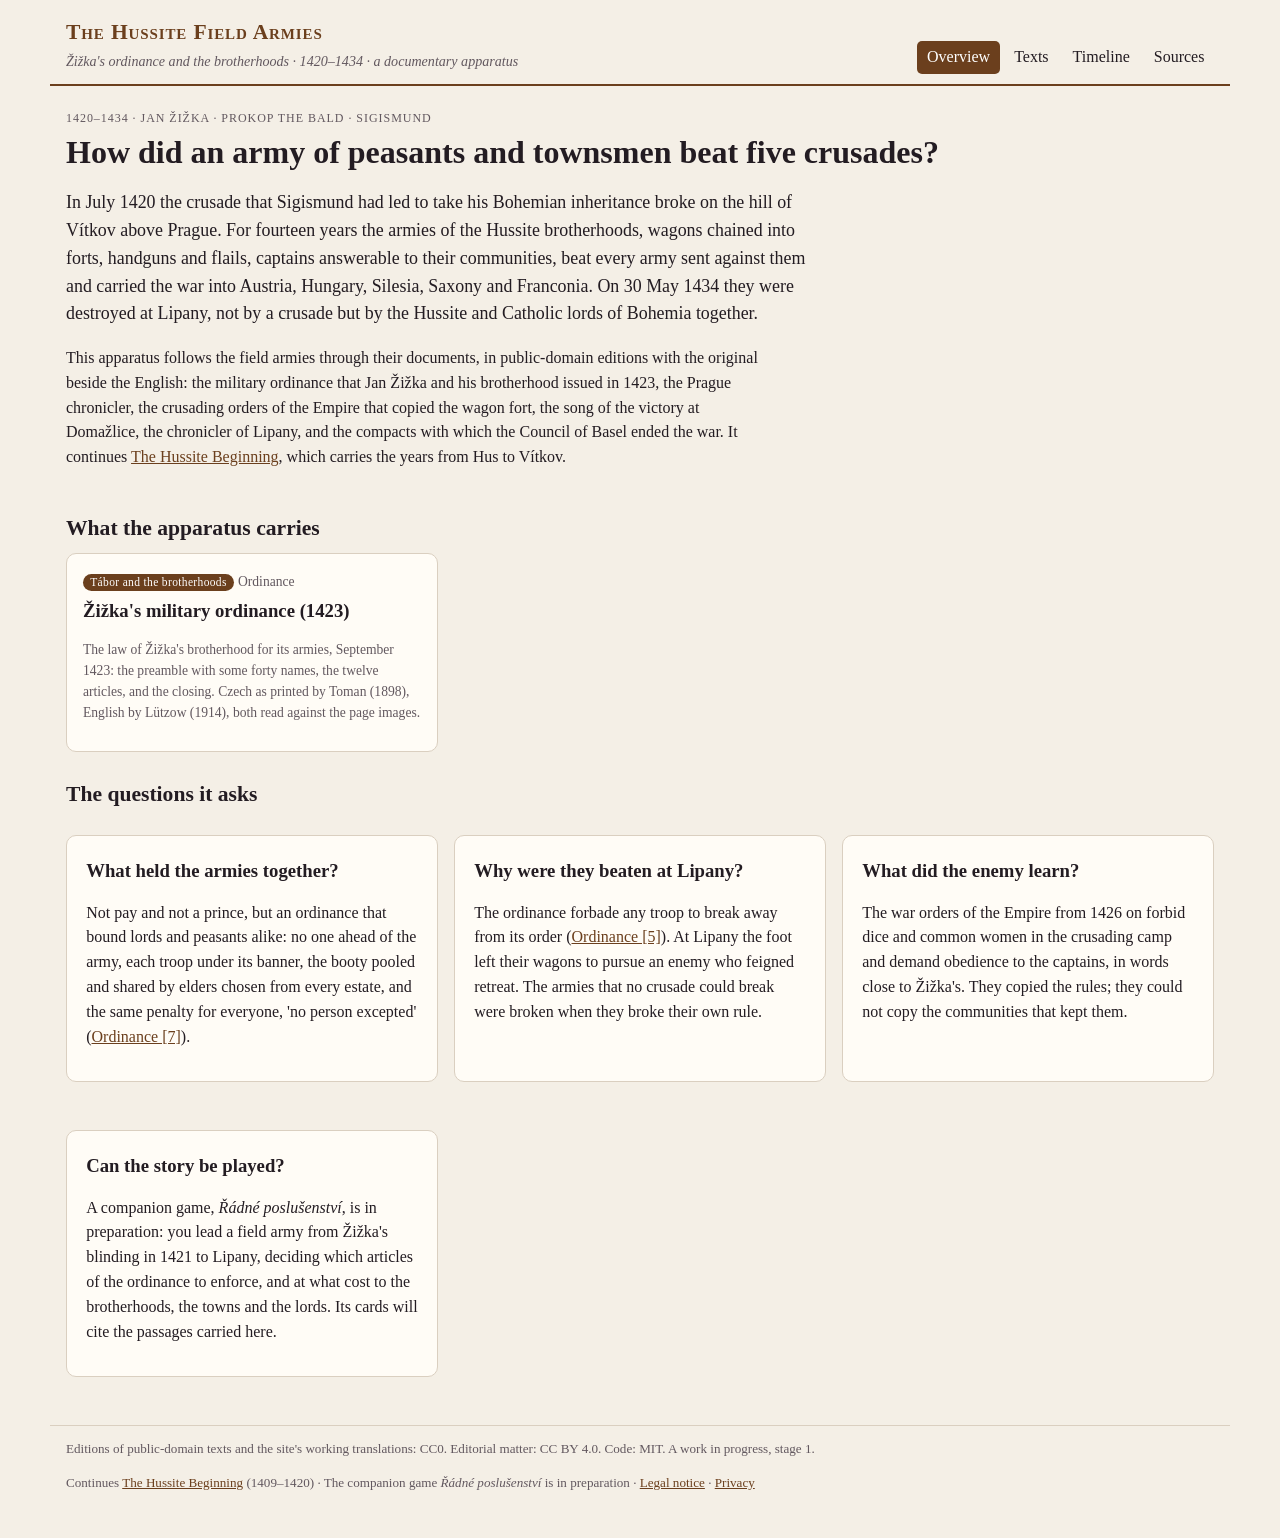
==== index.html @ d5162114 "Scaffold and module 1: Žižka's military ordinance (Toman 1898; Lützow 1914) Co-Authored-By: Claude O" ====
<!doctype html>
<html lang="en">
<head>
<meta charset="utf-8">
<meta name="viewport" content="width=device-width, initial-scale=1">
<title>The Hussite Field Armies</title>
<meta name="description" content="A documentary apparatus for the Hussite field armies, 1420–1434: Jan Žižka's military ordinance of 1423, the brotherhoods, the crusades and Lipany, in public-domain editions with the original beside the English.">
<meta property="og:type" content="website">
<meta property="og:url" content="https://the-hussite-field-armies.netlify.app/">
<meta property="og:title" content="The Hussite Field Armies">
<meta property="og:description" content="How did an army of peasants and townsmen beat five crusades? Žižka's ordinance and the Hussite field armies, 1420–1434, in their documents, with the original beside the English.">
<link rel="stylesheet" href="style.css">
</head>
<body>
<header class="top">
  <a class="brand" href="#/">
    <strong>The Hussite Field Armies</strong>
    <em>Žižka's ordinance and the brotherhoods · 1420–1434 · a documentary apparatus</em>
  </a>
  <nav>
    <a href="#/">Overview</a>
    <a href="#/texts">Texts</a>
    <a href="#/compare" id="navCompare" hidden>Compare</a>
    <a href="#/timeline">Timeline</a>
    <a href="#/plates" id="navPlates" hidden>Plates</a>
    <a href="#/sources">Sources</a>
  </nav>
</header>
<main id="view" aria-live="polite"></main>
<footer>
  <p>Editions of public-domain texts and the site's working translations: CC0. Editorial matter: CC BY 4.0. Code: MIT. A work in progress, stage 1.</p>
  <p>Continues <a href="https://the-hussite-beginning.netlify.app/">The Hussite Beginning</a> (1409–1420) · The companion game <em>Řádné poslušenství</em> is in preparation · <a href="legal.html#notice">Legal notice</a> · <a href="legal.html#privacy">Privacy</a></p>
</footer>
<script src="app.js"></script>
</body>
</html>
---- style.css ----
:root{
  --paper:#f4efe6; --panel:#fffcf6; --ink:#231c22; --ink2:#62585f; --line:#dacfc0;
  --red:#6b3f1d; --gold:#8a6d2f; --sea:#2f5d62;
  --church:#8c1c2b; --brotherhoods:#6b3f1d; --prague:#3f5a2a; --crusade:#2f4f7a; --reception:#7a7064;
  --serif:"Iowan Old Style","Palatino Linotype",Palatino,"Book Antiqua",Georgia,serif;
}
*{box-sizing:border-box}
body{margin:0; background:var(--paper); color:var(--ink); font-family:var(--serif); line-height:1.55}
a{color:var(--red)}
.top{display:flex; justify-content:space-between; align-items:flex-end; flex-wrap:wrap; gap:.6rem 1.5rem;
  max-width:1180px; margin:0 auto; padding:1rem 16px .6rem; border-bottom:2px solid var(--red)}
.brand{text-decoration:none; color:inherit}
.brand strong{display:block; font-size:1.35rem; color:var(--red); font-variant:small-caps; letter-spacing:.04em}
.brand em{font-size:.88rem; color:var(--ink2)}
.top nav{display:flex; gap:.3rem; flex-wrap:wrap}
.top nav a{text-decoration:none; color:var(--ink); padding:.25rem .6rem; border-radius:5px}
.top nav a.on{background:var(--red); color:#fff}
main{max-width:1180px; margin:0 auto; padding:1.2rem 16px 2rem}
footer{max-width:1180px; margin:0 auto; padding:0 16px 2rem; font-size:.82rem; color:var(--ink2); border-top:1px solid var(--line)}
h1{font-size:2rem; margin:.2rem 0 .6rem; line-height:1.2}
h2{font-size:1.35rem; margin:1.6rem 0 .5rem}
h3{margin:.2rem 0 .3rem}
.lede{font-size:1.12rem; max-width:48rem}
.fine{font-size:.85rem; color:var(--ink2)}
.tag{font-size:.75rem; letter-spacing:.08em; text-transform:uppercase; color:var(--ink2)}
.panel{background:var(--panel); border:1px solid var(--line); border-radius:10px; padding:1rem 1.2rem; margin:1rem 0}
.readable{max-width:44rem}
.grid{display:grid; gap:1rem}
.g2{grid-template-columns:repeat(auto-fill,minmax(300px,1fr))}
.g4{grid-template-columns:repeat(auto-fill,minmax(210px,1fr))}
.card{background:var(--panel); border:1px solid var(--line); border-radius:10px; padding:.9rem 1rem; text-decoration:none; color:inherit; display:block}
a.card:hover{border-color:var(--red)}
.card.planned{opacity:.72; border-style:dashed}
.side{display:inline-block; font-size:.72rem; padding:0 .45rem; border-radius:99px; color:#fff; letter-spacing:.03em}
.side.church{background:var(--church)} .side.brotherhoods{background:var(--brotherhoods)} .side.prague{background:var(--prague)}
.side.crusade{background:var(--crusade)} .side.reception{background:var(--reception)}
.hero{display:grid; grid-template-columns:minmax(0,1.5fr) minmax(0,1fr); gap:1.5rem; align-items:start}
.hero.one{grid-template-columns:1fr}
.hero img{width:100%; border-radius:8px; border:1px solid var(--line)}
figure{margin:0}
figcaption{font-size:.85rem; color:var(--ink2); margin-top:.4rem}
.quote{border-left:3px solid var(--red); padding:.2rem 0 .2rem 1rem; margin:1rem 0; font-style:italic}
/* reader */
.toc{display:flex; flex-wrap:wrap; gap:.4rem; margin:.6rem 0 1rem}
.toc a{border:1px solid var(--line); border-radius:6px; padding:.2rem .6rem; text-decoration:none; color:var(--ink); background:var(--panel); font-size:.9rem}
.toc a.on{border-color:var(--red); background:var(--red); color:#fff}
.langbar{display:flex; gap:.3rem; margin:.4rem 0 1rem}
.langbar button{font:inherit; font-size:.85rem; background:var(--panel); border:1px solid var(--line); border-radius:6px; padding:.2rem .7rem; cursor:pointer}
.langbar button.on{background:var(--ink); color:var(--paper); border-color:var(--ink)}
.unit{display:grid; grid-template-columns:4.6rem minmax(0,1fr); gap:.3rem .8rem; padding:.55rem 0; border-bottom:1px dotted var(--line)}
.unit .num{font-size:.78rem; color:var(--ink2); text-align:right; padding-top:.2rem}
.unit .num a{color:inherit; text-decoration:none}
.unit .pg{display:block; font-size:.7rem; line-height:1.25; margin-top:.3rem; color:var(--ink2); opacity:.85}
.unit.hl{background:#efdfe6}
.unit .cols{display:grid; grid-template-columns:1fr 1fr; gap:1.2rem}
.unit .cols.one{grid-template-columns:1fr}
.unit .orig{color:var(--ink2)}
.unit .orig[lang=grc]{font-family:"Gentium Plus","Gentium Book Plus","Palatino Linotype","GFS Didot","Times New Roman",serif; color:var(--ink); font-size:1.02em; line-height:1.6}
.unit.label .text{font-variant:small-caps; letter-spacing:.03em; font-weight:600; color:var(--red)}
.unit h4{margin:0 0 .3rem; font-size:.95rem; color:var(--red)}
.unit .text,.unit .orig{white-space:pre-line}
.unit .orig[dir=rtl]{font-family:"Traditional Arabic","Sakkal Majalla","Noto Naskh Arabic","Geeza Pro",serif; font-size:1.3em; line-height:1.9; color:var(--ink)}
.unit .translit{margin-top:.5rem; font-size:.88em; font-style:italic; color:var(--ink2)}
.note{grid-column:2; font-size:.84rem; color:var(--ink2); border-left:2px solid var(--gold); padding-left:.6rem}
.hinweis{font-size:.9rem}
/* timeline */
.tl{position:relative; margin:1rem 0 0 .6rem; padding-left:1.4rem; border-left:2px solid var(--line)}
.st{position:relative; margin:0 0 1.2rem; display:grid; grid-template-columns:minmax(0,1fr) 140px; gap:1rem; align-items:start}
.st::before{content:""; position:absolute; left:-1.95rem; top:.35rem; width:12px; height:12px; border-radius:50%; background:var(--c,var(--ink)); border:2px solid var(--paper)}
.st .d{font-size:.82rem; color:var(--ink2)}
.st img{width:140px; border-radius:6px; border:1px solid var(--line)}
.st p{margin:.2rem 0}
.legend{display:flex; flex-wrap:wrap; gap:.4rem}
/* plates */
.plate img{width:100%; border-radius:6px; border:1px solid var(--line); background:#fff}
.lightbox{position:fixed; inset:0; background:rgba(20,16,12,.85); display:flex; align-items:center; justify-content:center; padding:16px; z-index:10}
.lightbox img{max-width:100%; max-height:86vh; border-radius:6px}
.lightbox .cap{color:#f5efe2; max-width:44rem; font-size:.9rem; margin-top:.6rem}
.lightbox figure{text-align:center}
/* compare */
.cmp{display:grid; gap:1rem; margin-top:1rem}
.cmp.n2{grid-template-columns:1fr 1fr}
.cmp.n3{grid-template-columns:repeat(3,minmax(0,1fr))}
.cmp.n4{grid-template-columns:1fr 1fr}
.voice{background:var(--panel); border:1px solid var(--line); border-radius:10px; padding:.8rem 1rem}
.vhead{border-bottom:1px solid var(--line); padding-bottom:.5rem; margin-bottom:.5rem}
.vunit{margin:.7rem 0}
.vunit .text{white-space:pre-line}
@media (max-width:760px){
  .cmp.n2,.cmp.n3,.cmp.n4{grid-template-columns:1fr}
  .hero{grid-template-columns:1fr}
  .unit .cols{grid-template-columns:1fr}
  .st{grid-template-columns:1fr}
  .st img{width:110px}
  h1{font-size:1.6rem}
}
@media (prefers-color-scheme: dark){
  :root:not([data-theme="light"]){--paper:#1c171b; --panel:#262026; --ink:#ece4ea; --ink2:#b3a8b0; --line:#43383f; --red:#d9a77c}
  :root:not([data-theme="light"]) .unit.hl{background:#3a2a35}
  :root:not([data-theme="light"]) .top nav a.on, :root:not([data-theme="light"]) .toc a.on{color:#1c171b}
}
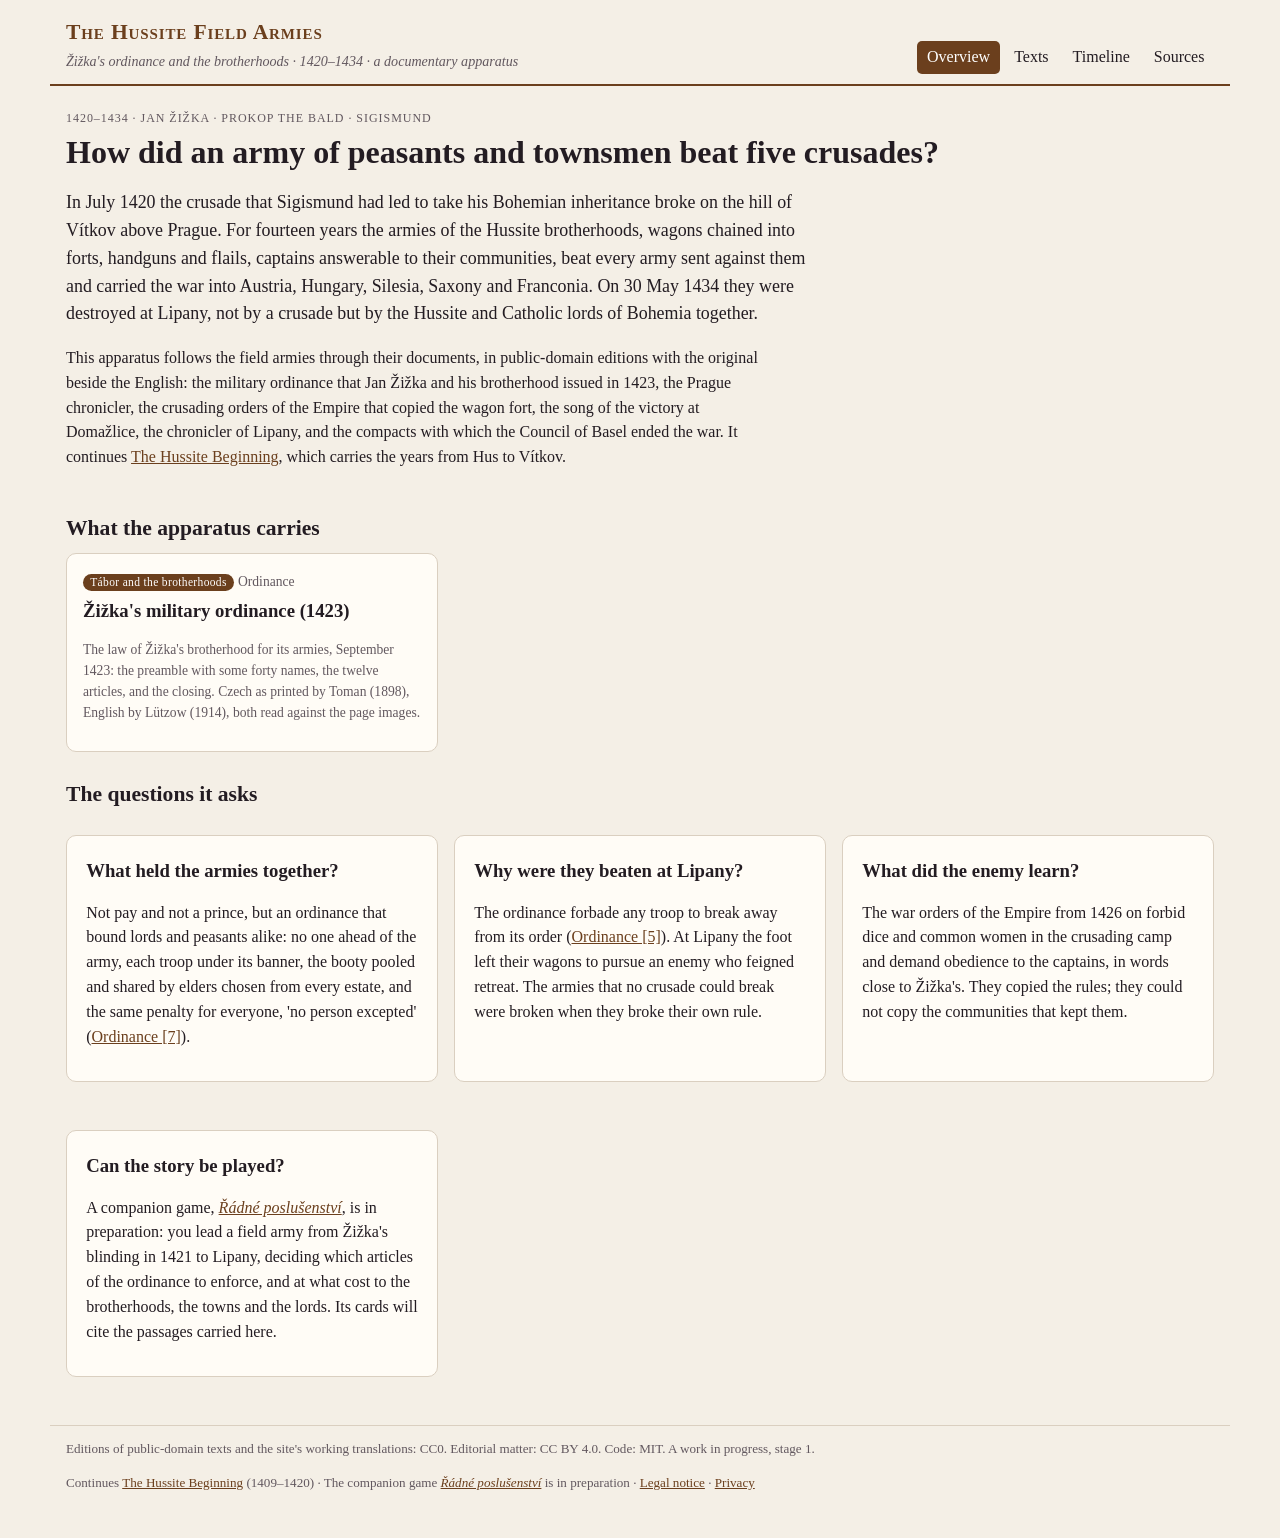
==== commit 3310fcad: "Link the companion game; live URL in README Co-Authored-By: Claude Opus 5.5 <noreply@anthropic.com>" ====
--- a/index.html
+++ b/index.html
@@ -29,7 +29,7 @@
 <main id="view" aria-live="polite"></main>
 <footer>
   <p>Editions of public-domain texts and the site's working translations: CC0. Editorial matter: CC BY 4.0. Code: MIT. A work in progress, stage 1.</p>
-  <p>Continues <a href="https://the-hussite-beginning.netlify.app/">The Hussite Beginning</a> (1409–1420) · The companion game <em>Řádné poslušenství</em> is in preparation · <a href="legal.html#notice">Legal notice</a> · <a href="legal.html#privacy">Privacy</a></p>
+  <p>Continues <a href="https://the-hussite-beginning.netlify.app/">The Hussite Beginning</a> (1409–1420) · The companion game <a href="https://radne-poslusenstvi.netlify.app/"><em>Řádné poslušenství</em></a> is in preparation · <a href="legal.html#notice">Legal notice</a> · <a href="legal.html#privacy">Privacy</a></p>
 </footer>
 <script src="app.js"></script>
 </body>
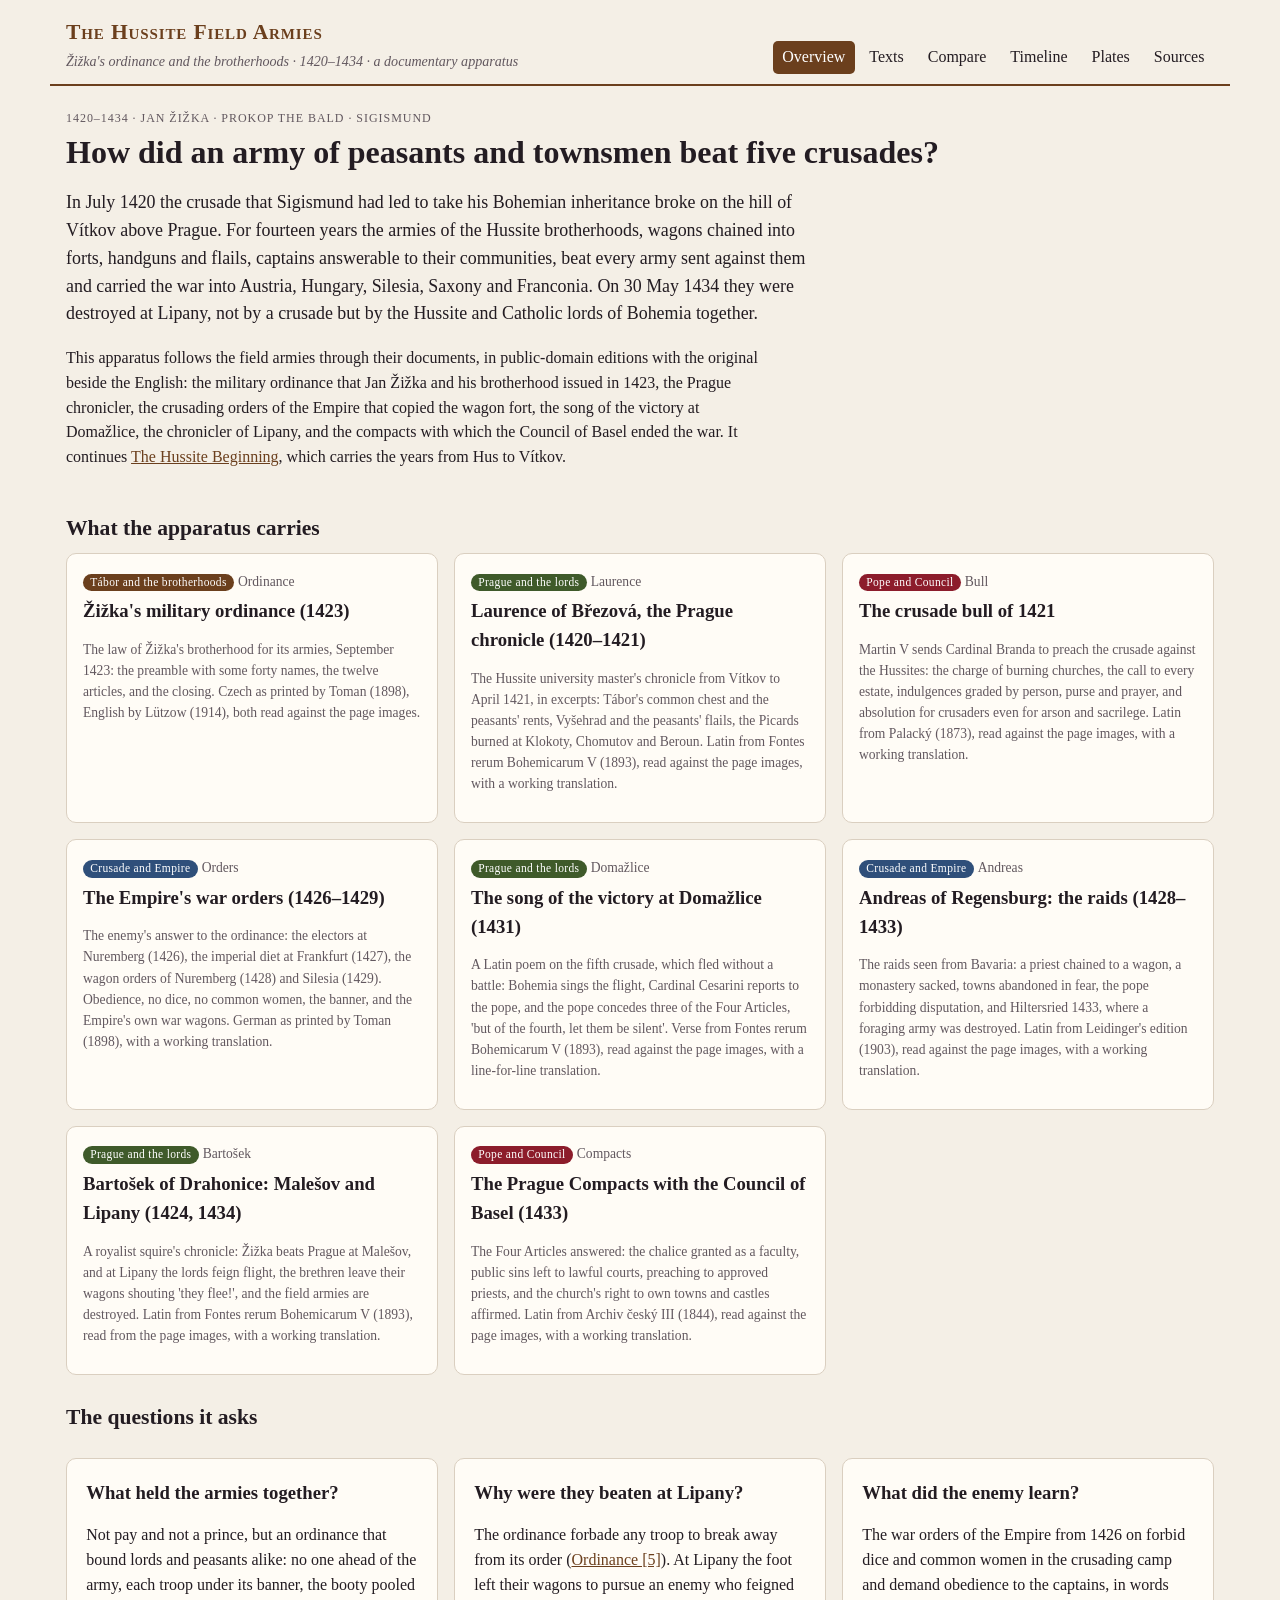
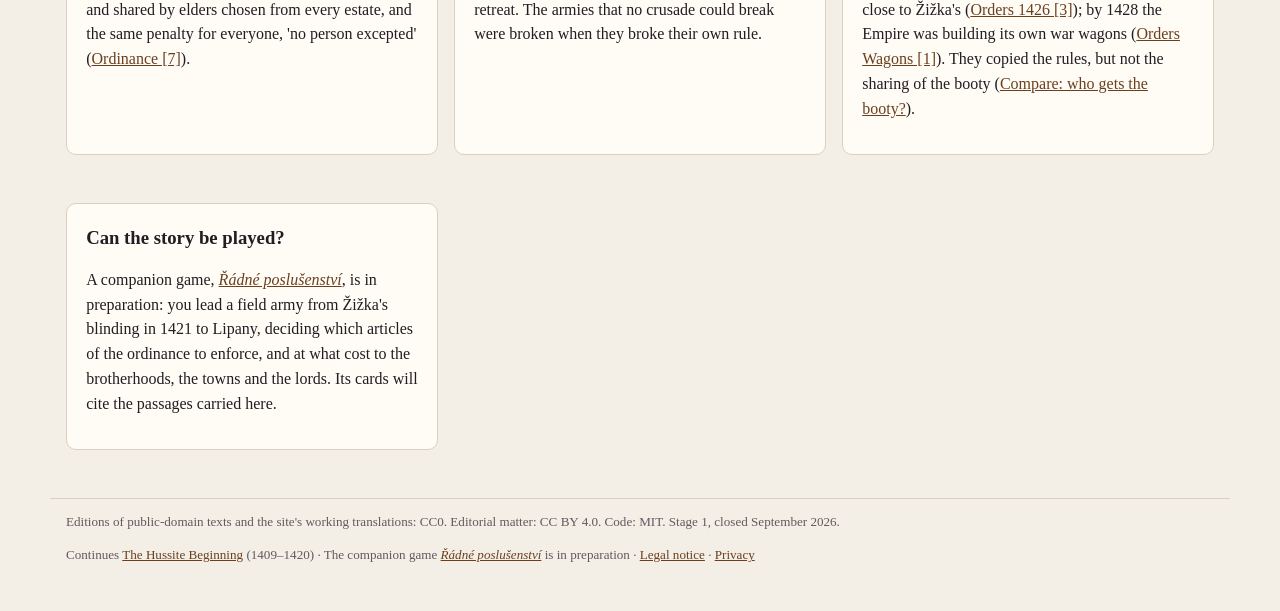
==== commit 86363188: "Plates (Jena Codex, ÖNB Cod. 3062, Windecke, Ruben, edition pages, schematic map); stage 1 closed: n" ====
--- a/index.html
+++ b/index.html
@@ -28,7 +28,7 @@
 </header>
 <main id="view" aria-live="polite"></main>
 <footer>
-  <p>Editions of public-domain texts and the site's working translations: CC0. Editorial matter: CC BY 4.0. Code: MIT. A work in progress, stage 1.</p>
+  <p>Editions of public-domain texts and the site's working translations: CC0. Editorial matter: CC BY 4.0. Code: MIT. Stage 1, closed September 2026.</p>
   <p>Continues <a href="https://the-hussite-beginning.netlify.app/">The Hussite Beginning</a> (1409–1420) · The companion game <a href="https://radne-poslusenstvi.netlify.app/"><em>Řádné poslušenství</em></a> is in preparation · <a href="legal.html#notice">Legal notice</a> · <a href="legal.html#privacy">Privacy</a></p>
 </footer>
 <script src="app.js"></script>
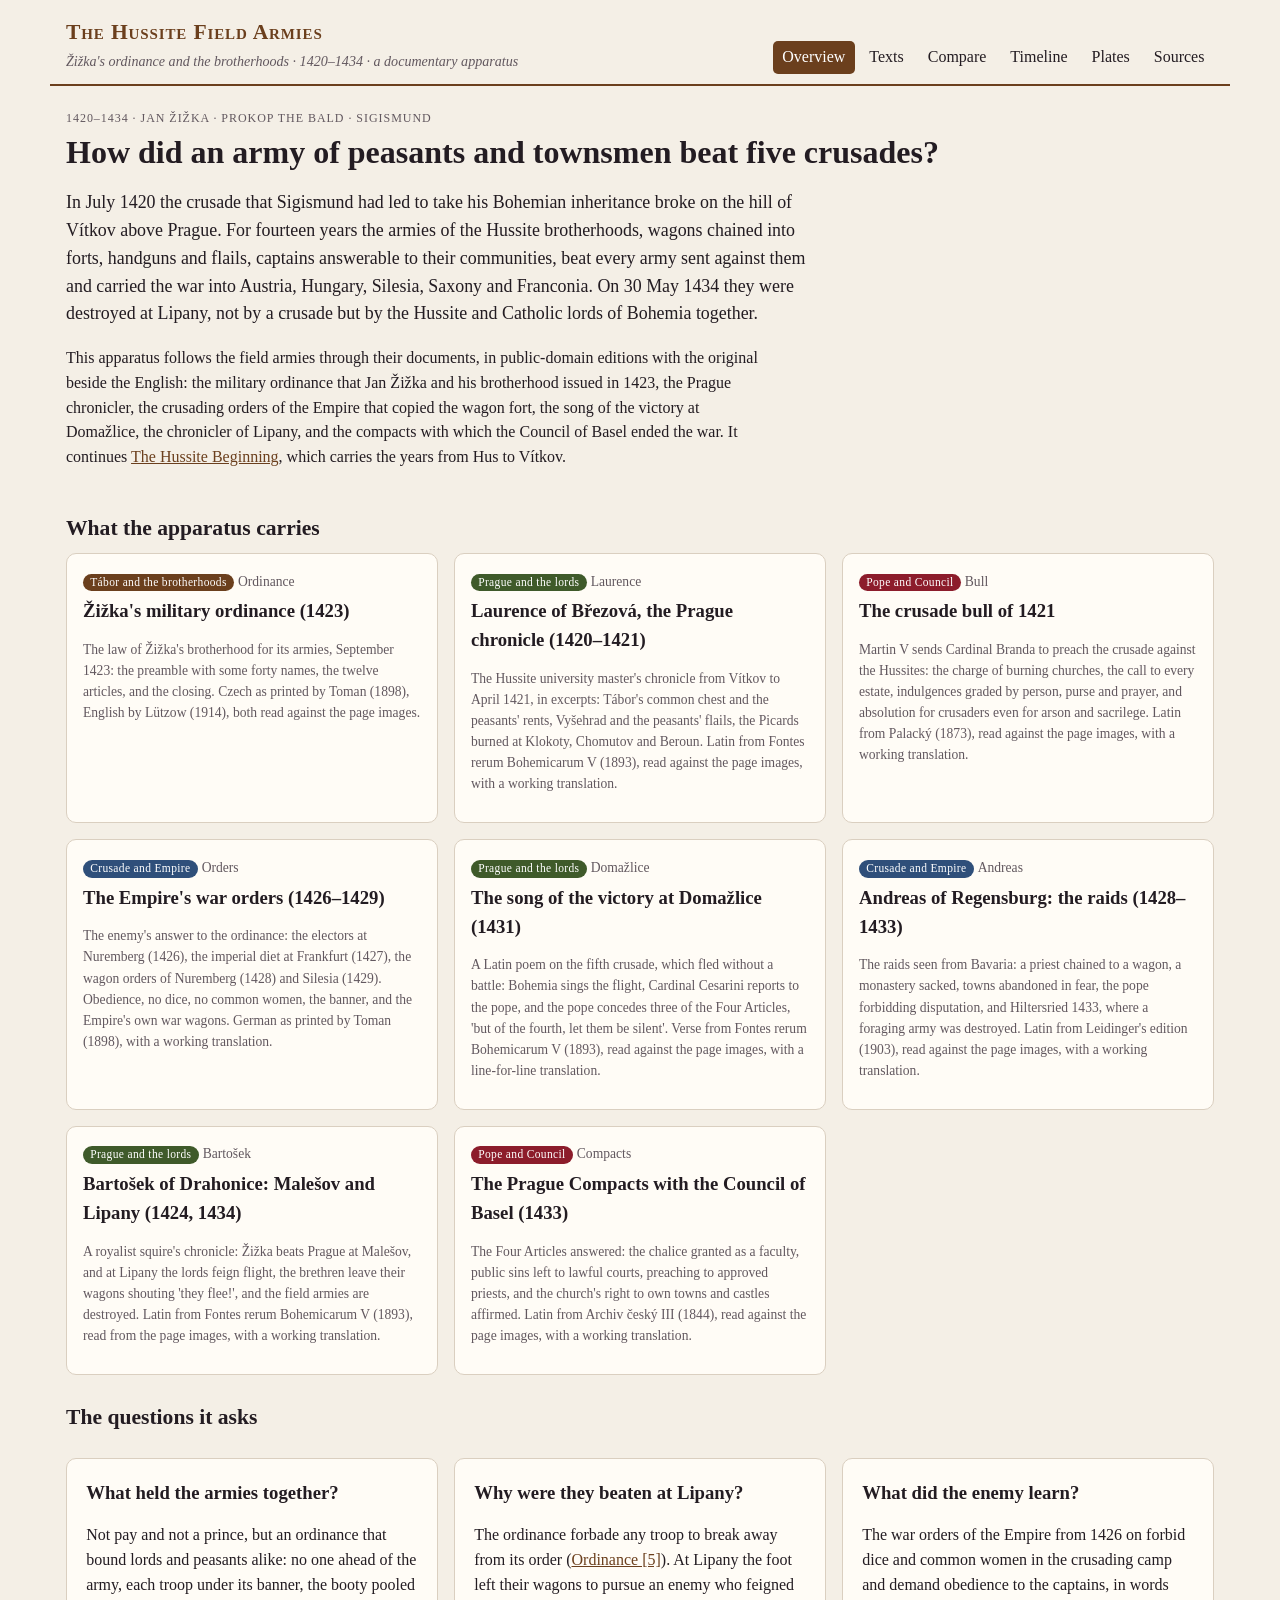
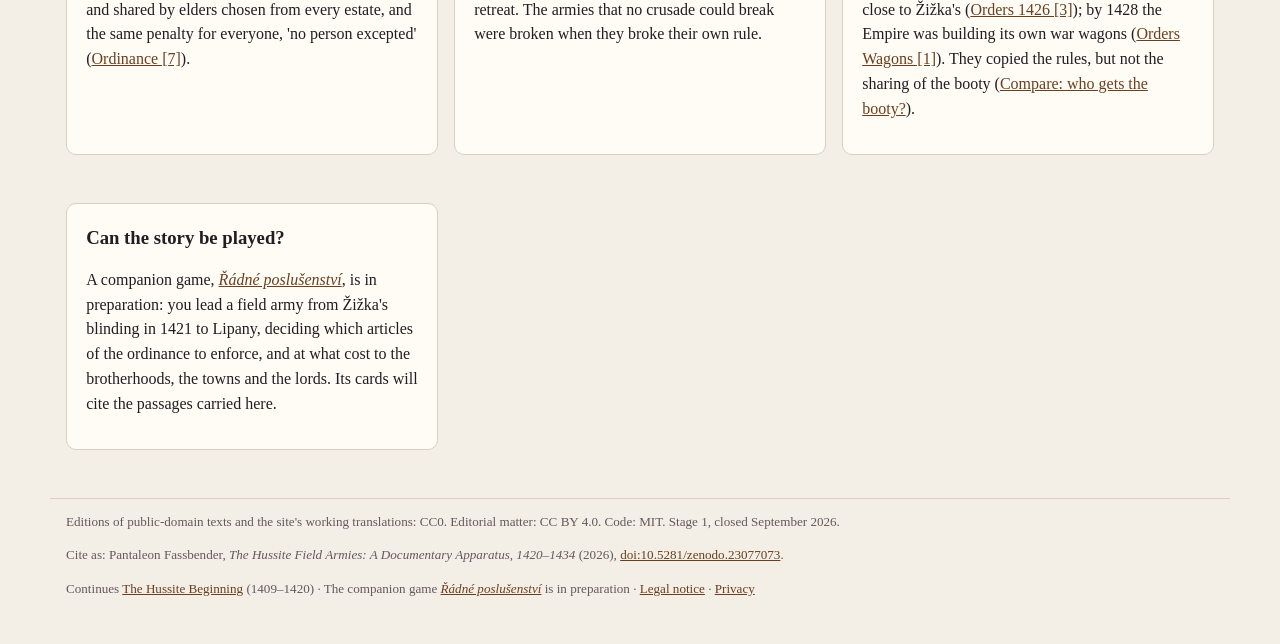
==== commit 7d34b5f9: "DOI 10.5281/zenodo.23077073 (concept), 10.5281/zenodo.23077074 (v1.0.0) Co-Authored-By: Claude Opus " ====
--- a/index.html
+++ b/index.html
@@ -29,6 +29,7 @@
 <main id="view" aria-live="polite"></main>
 <footer>
   <p>Editions of public-domain texts and the site's working translations: CC0. Editorial matter: CC BY 4.0. Code: MIT. Stage 1, closed September 2026.</p>
+  <p>Cite as: Pantaleon Fassbender, <em>The Hussite Field Armies: A Documentary Apparatus, 1420–1434</em> (2026), <a href="https://doi.org/10.5281/zenodo.23077073">doi:10.5281/zenodo.23077073</a>.</p>
   <p>Continues <a href="https://the-hussite-beginning.netlify.app/">The Hussite Beginning</a> (1409–1420) · The companion game <a href="https://radne-poslusenstvi.netlify.app/"><em>Řádné poslušenství</em></a> is in preparation · <a href="legal.html#notice">Legal notice</a> · <a href="legal.html#privacy">Privacy</a></p>
 </footer>
 <script src="app.js"></script>
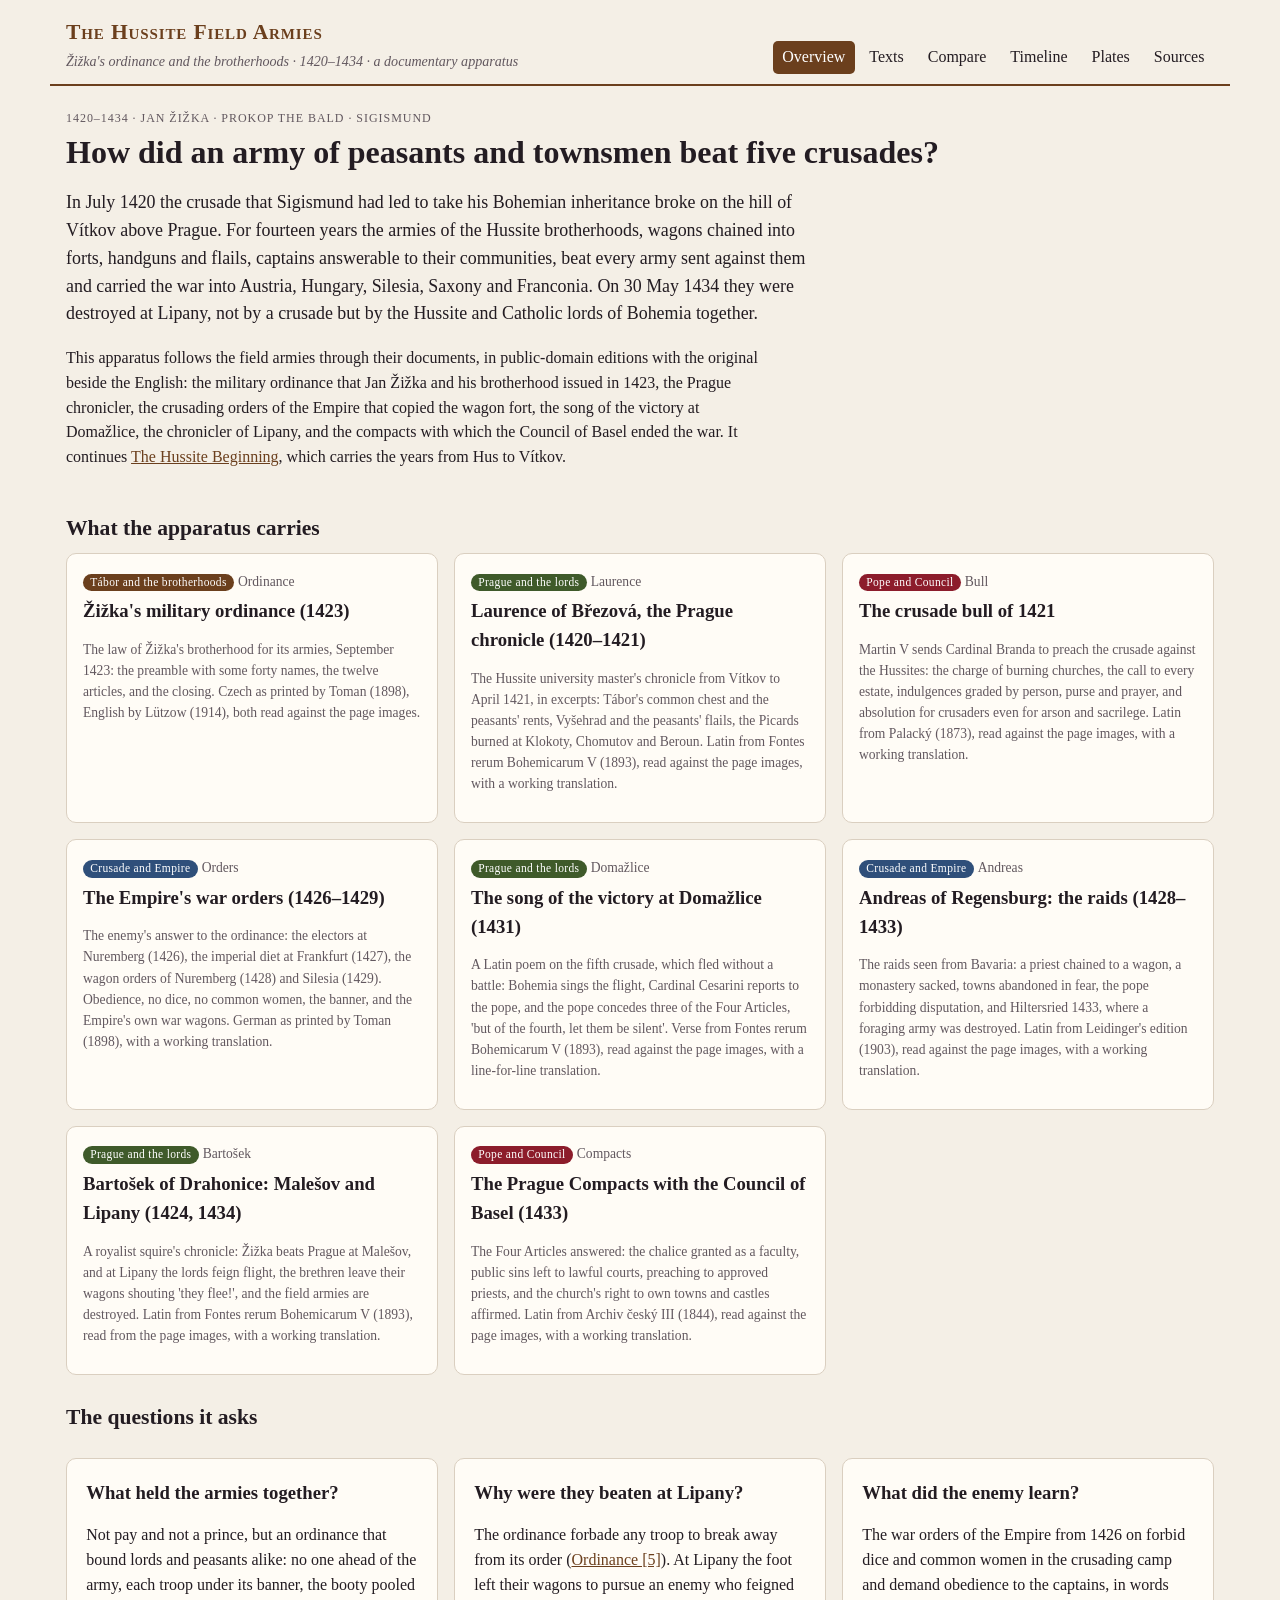
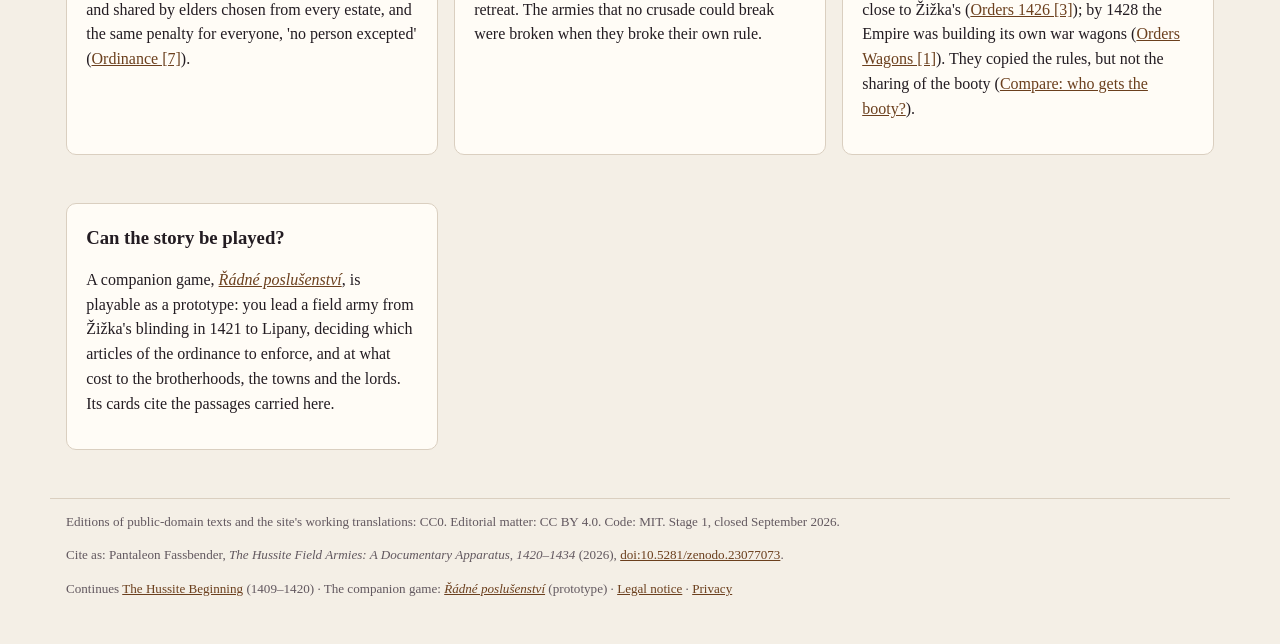
==== commit f4e13900: "The companion game is playable Co-Authored-By: Claude Opus 5.5 <noreply@anthropic.com>" ====
--- a/index.html
+++ b/index.html
@@ -30,7 +30,7 @@
 <footer>
   <p>Editions of public-domain texts and the site's working translations: CC0. Editorial matter: CC BY 4.0. Code: MIT. Stage 1, closed September 2026.</p>
   <p>Cite as: Pantaleon Fassbender, <em>The Hussite Field Armies: A Documentary Apparatus, 1420–1434</em> (2026), <a href="https://doi.org/10.5281/zenodo.23077073">doi:10.5281/zenodo.23077073</a>.</p>
-  <p>Continues <a href="https://the-hussite-beginning.netlify.app/">The Hussite Beginning</a> (1409–1420) · The companion game <a href="https://radne-poslusenstvi.netlify.app/"><em>Řádné poslušenství</em></a> is in preparation · <a href="legal.html#notice">Legal notice</a> · <a href="legal.html#privacy">Privacy</a></p>
+  <p>Continues <a href="https://the-hussite-beginning.netlify.app/">The Hussite Beginning</a> (1409–1420) · The companion game: <a href="https://radne-poslusenstvi.netlify.app/"><em>Řádné poslušenství</em></a> (prototype) · <a href="legal.html#notice">Legal notice</a> · <a href="legal.html#privacy">Privacy</a></p>
 </footer>
 <script src="app.js"></script>
 </body>
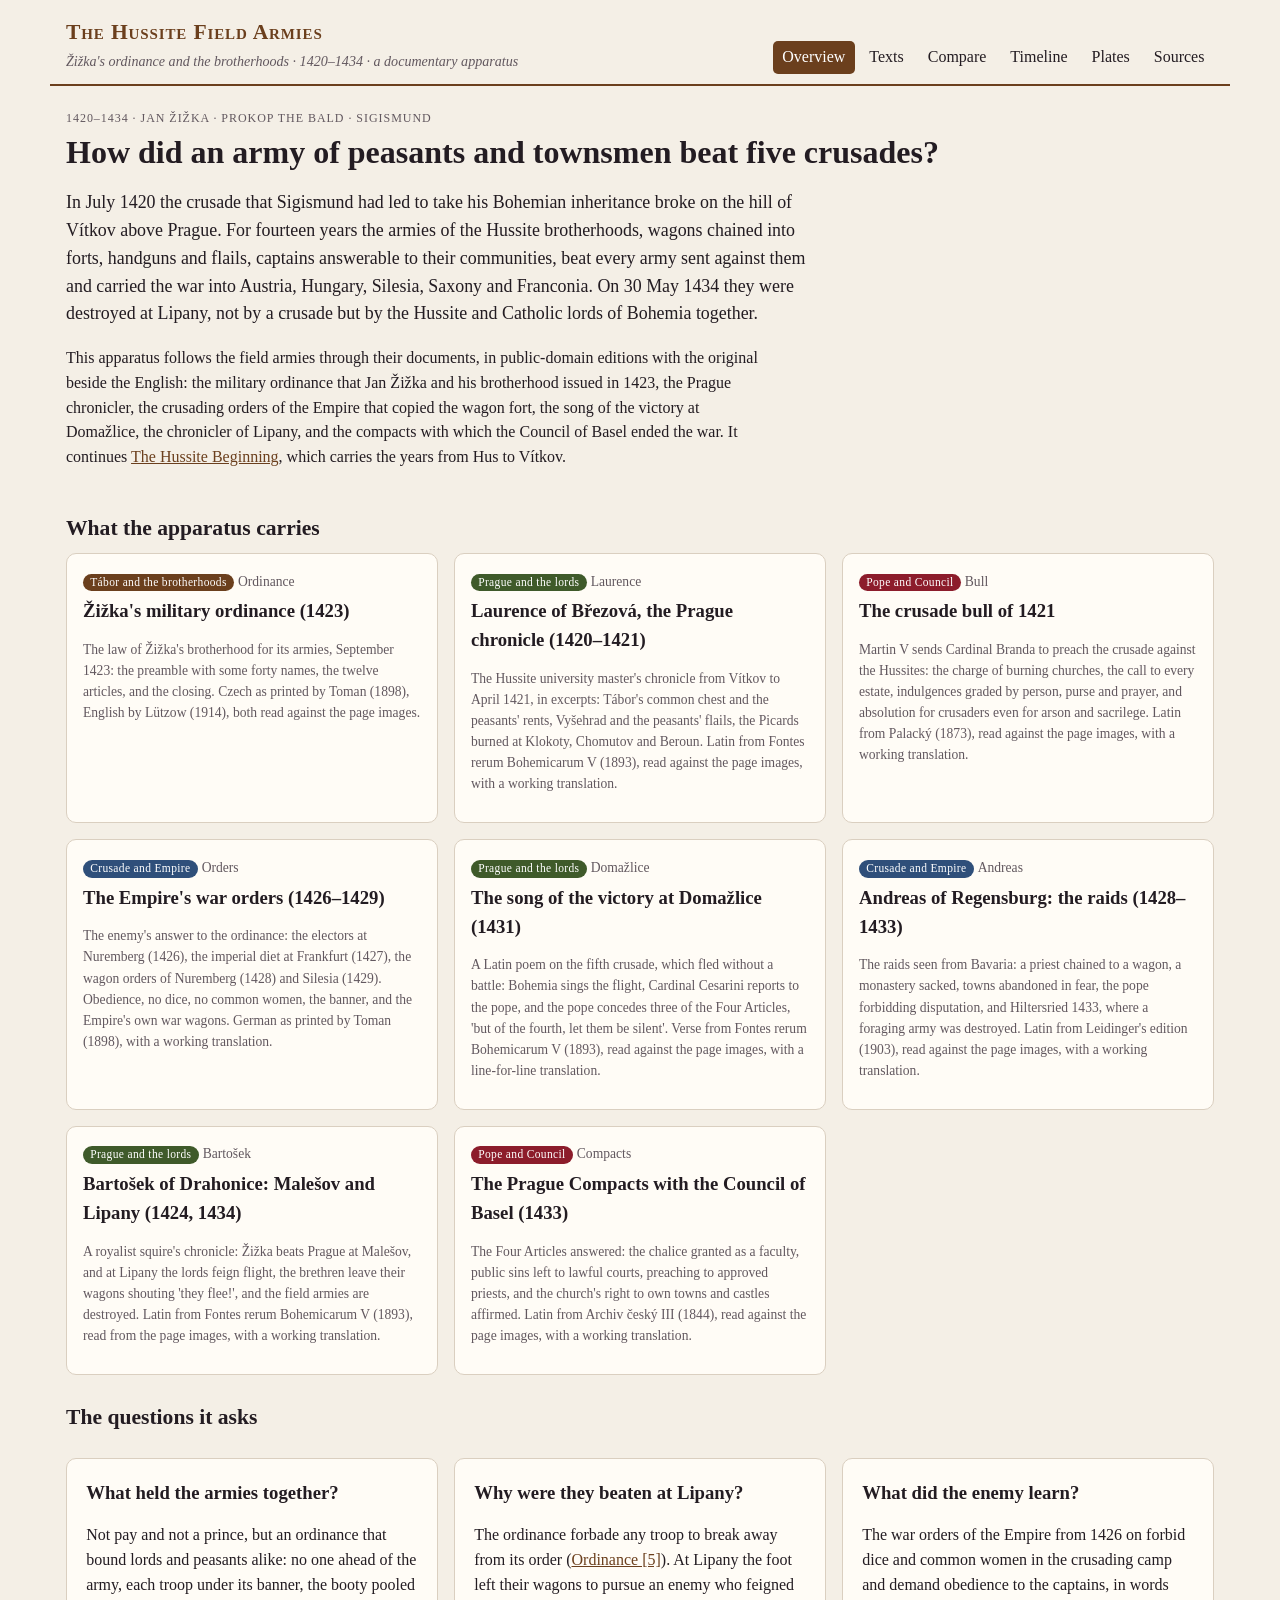
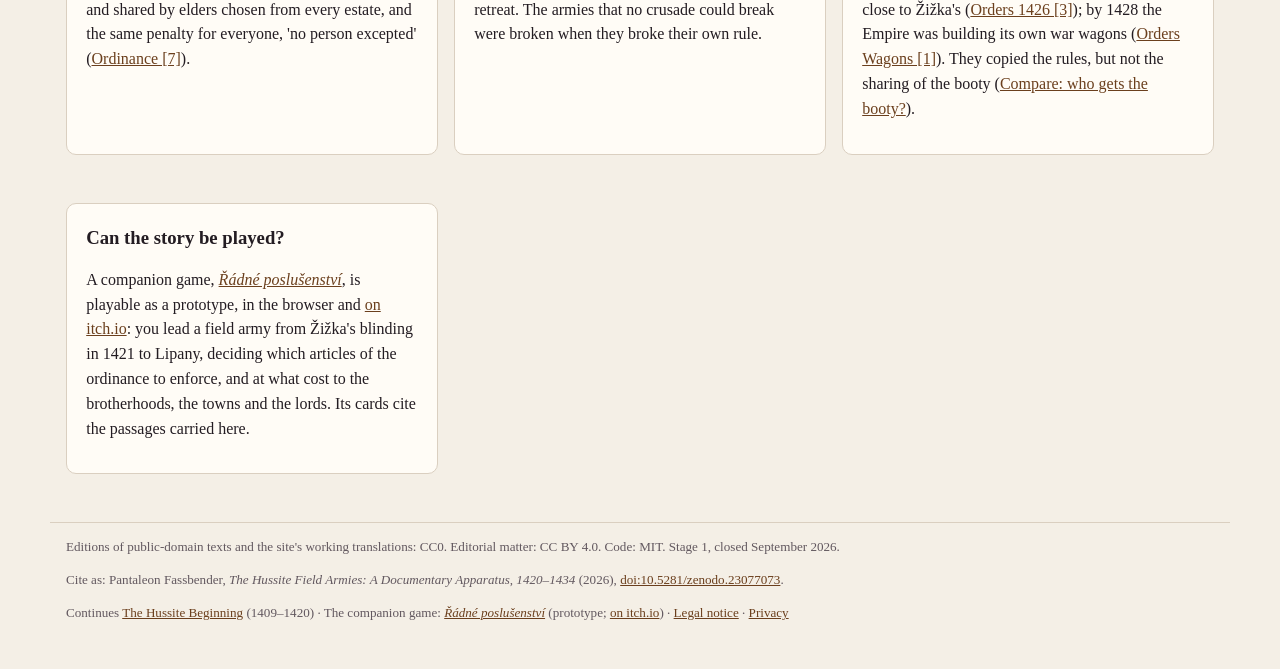
==== commit b5a576cc: "Link the game's itch.io page Co-Authored-By: Claude Opus 5.5 <noreply@anthropic.com>" ====
--- a/index.html
+++ b/index.html
@@ -30,7 +30,7 @@
 <footer>
   <p>Editions of public-domain texts and the site's working translations: CC0. Editorial matter: CC BY 4.0. Code: MIT. Stage 1, closed September 2026.</p>
   <p>Cite as: Pantaleon Fassbender, <em>The Hussite Field Armies: A Documentary Apparatus, 1420–1434</em> (2026), <a href="https://doi.org/10.5281/zenodo.23077073">doi:10.5281/zenodo.23077073</a>.</p>
-  <p>Continues <a href="https://the-hussite-beginning.netlify.app/">The Hussite Beginning</a> (1409–1420) · The companion game: <a href="https://radne-poslusenstvi.netlify.app/"><em>Řádné poslušenství</em></a> (prototype) · <a href="legal.html#notice">Legal notice</a> · <a href="legal.html#privacy">Privacy</a></p>
+  <p>Continues <a href="https://the-hussite-beginning.netlify.app/">The Hussite Beginning</a> (1409–1420) · The companion game: <a href="https://radne-poslusenstvi.netlify.app/"><em>Řádné poslušenství</em></a> (prototype; <a href="https://leofassb.itch.io/radne-poslusenstvi">on itch.io</a>) · <a href="legal.html#notice">Legal notice</a> · <a href="legal.html#privacy">Privacy</a></p>
 </footer>
 <script src="app.js"></script>
 </body>
